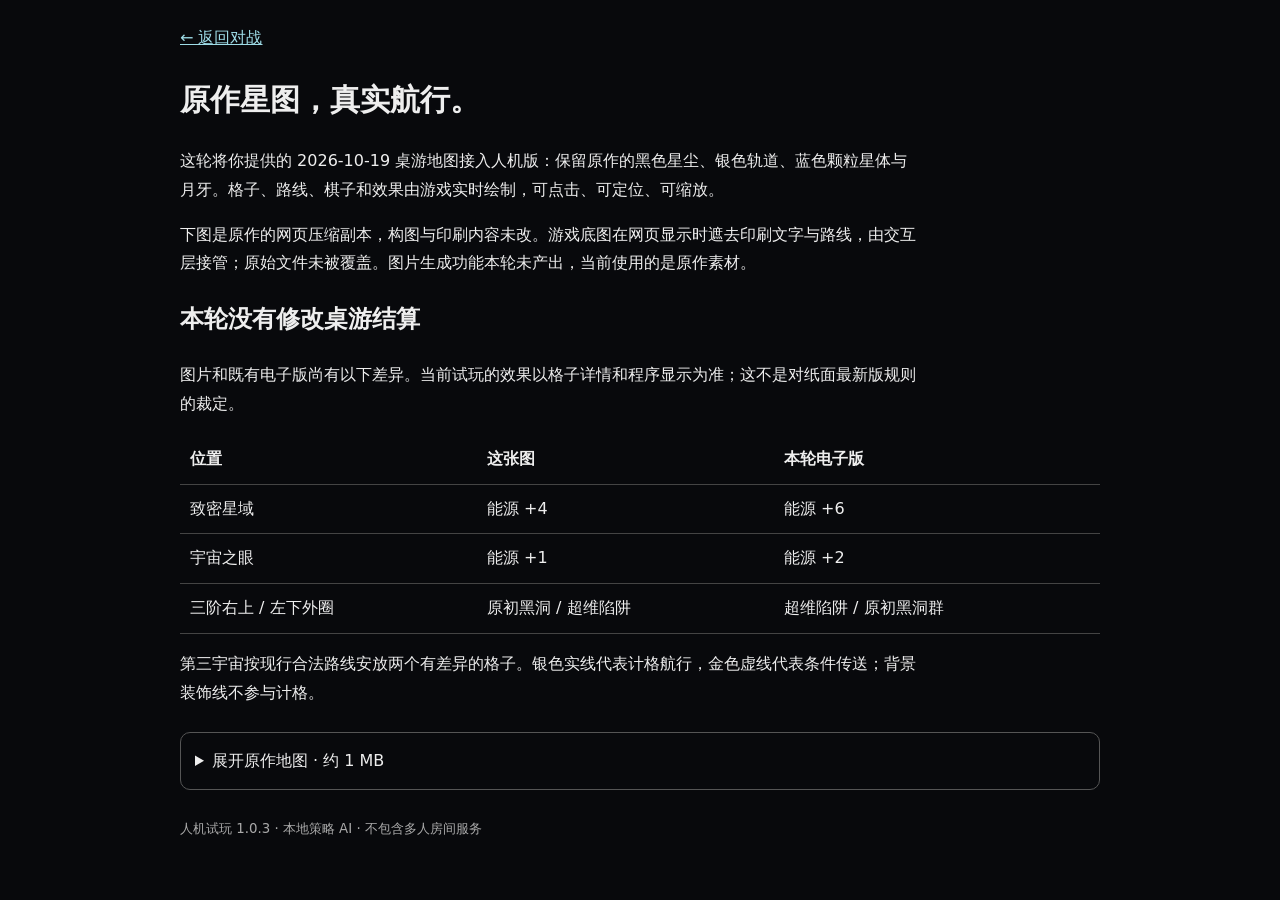
==== map-source.html @ 1479bcc4 "feat: bring tabletop map art into interactive star charts (1.0.3)" ====
<!doctype html><html lang="zh-CN"><meta charset="utf-8"><meta name="viewport" content="width=device-width,initial-scale=1"><title>逃离星海 · 原图与地图接入</title><style>body{margin:0;background:#08090c;color:#eee;font:16px/1.8 system-ui,'Microsoft YaHei',sans-serif}main{max-width:920px;margin:auto;padding:24px}a{color:#9edce7}h1{font-size:30px}p,li{max-width:740px}img{display:block;width:100%;height:auto;background:#000}details{margin:24px 0}summary{cursor:pointer;padding:14px;border:1px solid #555;border-radius:10px}table{border-collapse:collapse;width:100%}td,th{padding:10px;text-align:left;border-bottom:1px solid #444}small{color:#aaa}</style><main><a href="index.html">← 返回对战</a><h1>原作星图，真实航行。</h1><p>这轮将你提供的 2026-10-19 桌游地图接入人机版：保留原作的黑色星尘、银色轨道、蓝色颗粒星体与月牙。格子、路线、棋子和效果由游戏实时绘制，可点击、可定位、可缩放。</p><p>下图是原作的网页压缩副本，构图与印刷内容未改。游戏底图在网页显示时遮去印刷文字与路线，由交互层接管；原始文件未被覆盖。图片生成功能本轮未产出，当前使用的是原作素材。</p><h2>本轮没有修改桌游结算</h2><p>图片和既有电子版尚有以下差异。当前试玩的效果以格子详情和程序显示为准；这不是对纸面最新版规则的裁定。</p><table><tr><th>位置</th><th>这张图</th><th>本轮电子版</th></tr><tr><td>致密星域</td><td>能源 +4</td><td>能源 +6</td></tr><tr><td>宇宙之眼</td><td>能源 +1</td><td>能源 +2</td></tr><tr><td>三阶右上 / 左下外圈</td><td>原初黑洞 / 超维陷阱</td><td>超维陷阱 / 原初黑洞群</td></tr></table><p>第三宇宙按现行合法路线安放两个有差异的格子。银色实线代表计格航行，金色虚线代表条件传送；背景装饰线不参与计格。</p><details><summary>展开原作地图 · 约 1 MB</summary><img src="assets/original-map.webp" alt="用户提供的逃离星海三宇宙桌游地图，保留原始印刷内容" loading="lazy" width="1822" height="4098"></details><small>人机试玩 1.0.3 · 本地策略 AI · 不包含多人房间服务</small></main></html>
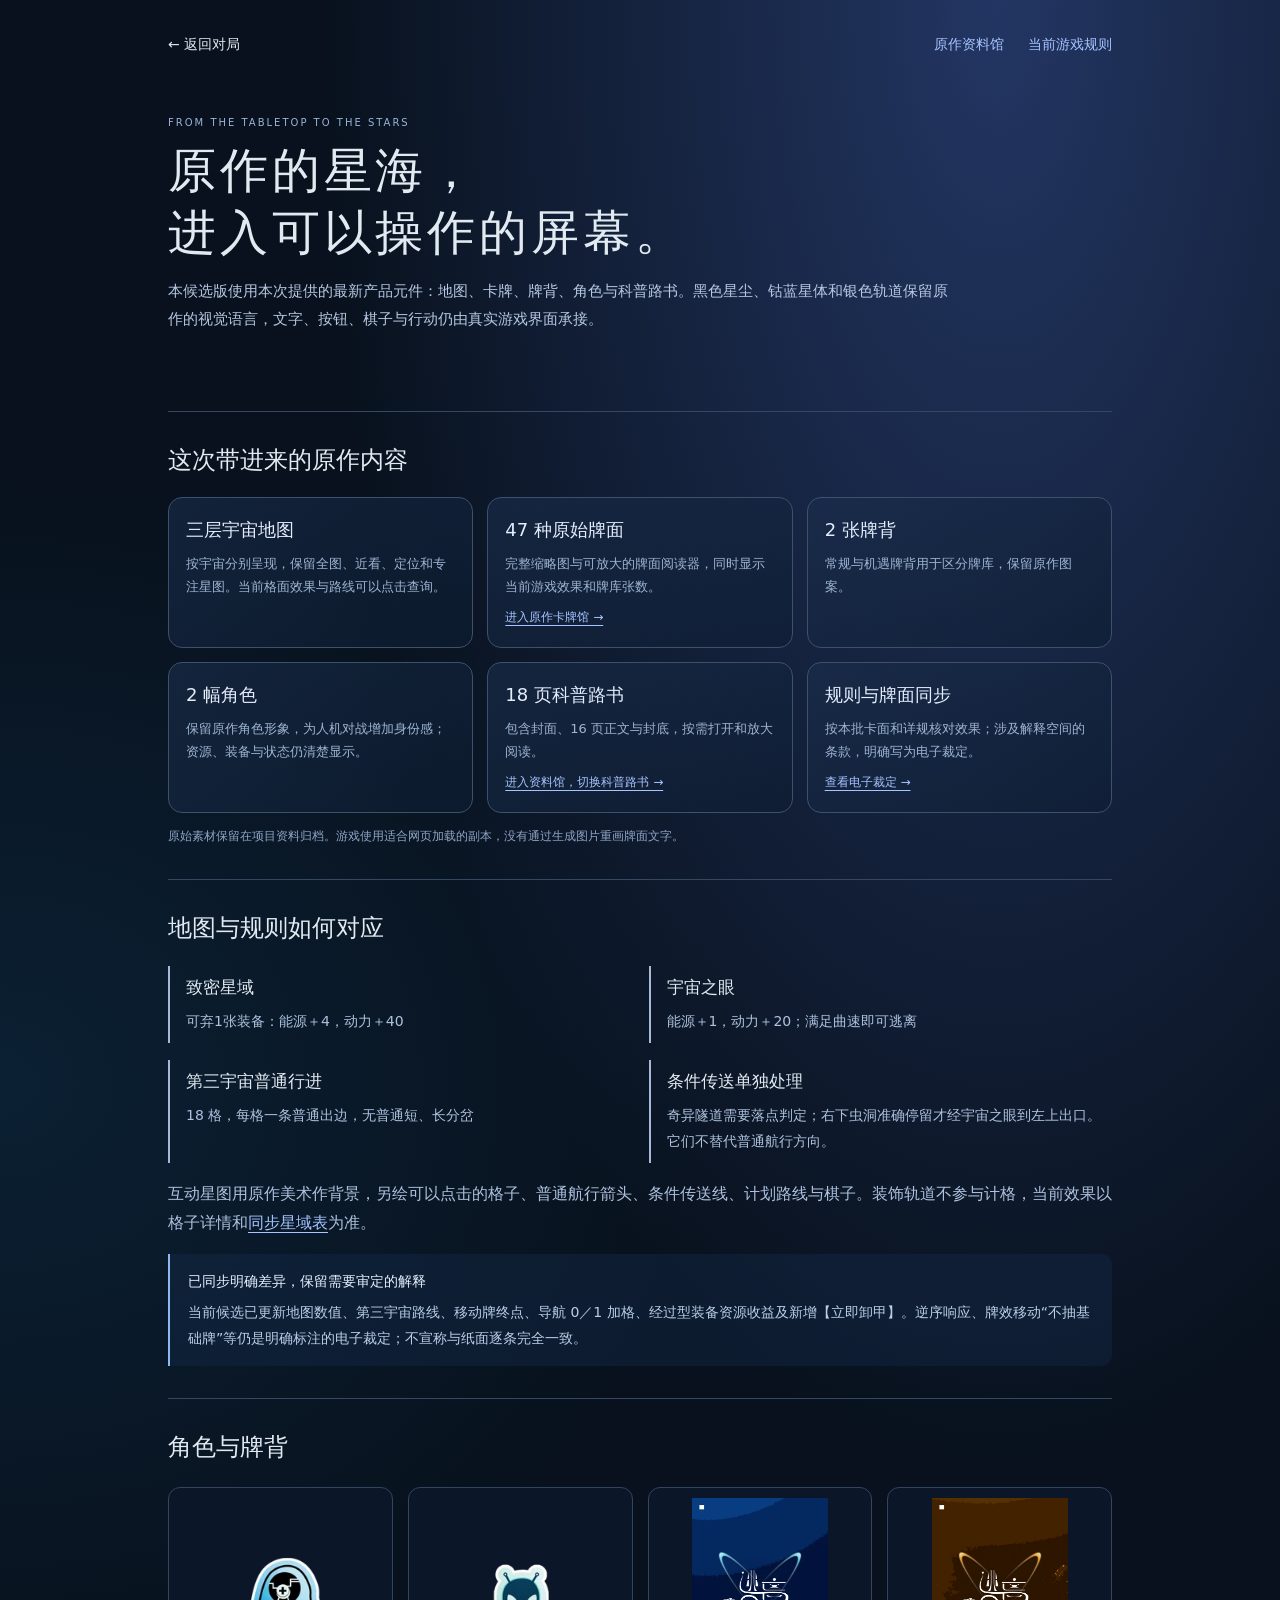
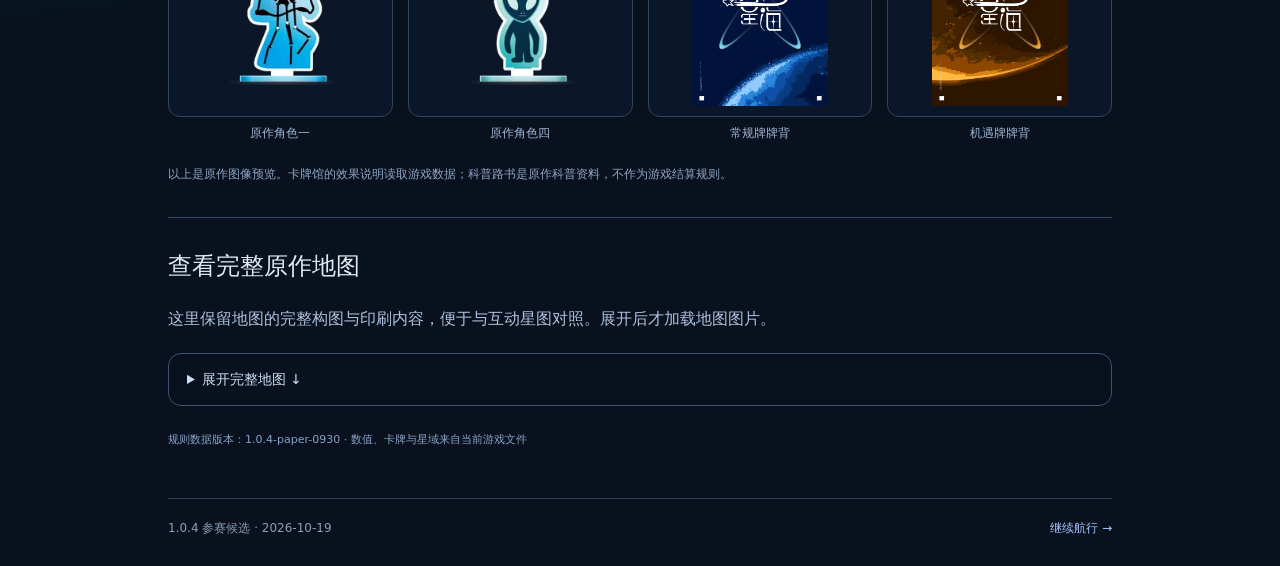
==== commit 1e187152: "Publish solo friends 1.0.5 with original card art and fieldbook" ====
--- a/map-source.html
+++ b/map-source.html
@@ -1 +1,11 @@
-<!doctype html><html lang="zh-CN"><meta charset="utf-8"><meta name="viewport" content="width=device-width,initial-scale=1"><title>逃离星海 · 原图与地图接入</title><style>body{margin:0;background:#08090c;color:#eee;font:16px/1.8 system-ui,'Microsoft YaHei',sans-serif}main{max-width:920px;margin:auto;padding:24px}a{color:#9edce7}h1{font-size:30px}p,li{max-width:740px}img{display:block;width:100%;height:auto;background:#000}details{margin:24px 0}summary{cursor:pointer;padding:14px;border:1px solid #555;border-radius:10px}table{border-collapse:collapse;width:100%}td,th{padding:10px;text-align:left;border-bottom:1px solid #444}small{color:#aaa}</style><main><a href="index.html">← 返回对战</a><h1>原作星图，真实航行。</h1><p>这轮将你提供的 2026-10-19 桌游地图接入人机版：保留原作的黑色星尘、银色轨道、蓝色颗粒星体与月牙。格子、路线、棋子和效果由游戏实时绘制，可点击、可定位、可缩放。</p><p>下图是原作的网页压缩副本，构图与印刷内容未改。游戏底图在网页显示时遮去印刷文字与路线，由交互层接管；原始文件未被覆盖。图片生成功能本轮未产出，当前使用的是原作素材。</p><h2>本轮没有修改桌游结算</h2><p>图片和既有电子版尚有以下差异。当前试玩的效果以格子详情和程序显示为准；这不是对纸面最新版规则的裁定。</p><table><tr><th>位置</th><th>这张图</th><th>本轮电子版</th></tr><tr><td>致密星域</td><td>能源 +4</td><td>能源 +6</td></tr><tr><td>宇宙之眼</td><td>能源 +1</td><td>能源 +2</td></tr><tr><td>三阶右上 / 左下外圈</td><td>原初黑洞 / 超维陷阱</td><td>超维陷阱 / 原初黑洞群</td></tr></table><p>第三宇宙按现行合法路线安放两个有差异的格子。银色实线代表计格航行，金色虚线代表条件传送；背景装饰线不参与计格。</p><details><summary>展开原作地图 · 约 1 MB</summary><img src="assets/original-map.webp" alt="用户提供的逃离星海三宇宙桌游地图，保留原始印刷内容" loading="lazy" width="1822" height="4098"></details><small>人机试玩 1.0.3 · 本地策略 AI · 不包含多人房间服务</small></main></html>+<!doctype html>
+<html lang="zh-CN"><head><meta charset="UTF-8"><meta name="viewport" content="width=device-width,initial-scale=1,viewport-fit=cover"><meta name="theme-color" content="#08111d"><title>原作进入星海 · 美术与规则来源</title><link rel="icon" href="favicon.svg" type="image/svg+xml"><link rel="stylesheet" href="library.css?v=1.0.4"><style>
+.library-header,.library-shell{max-width:1000px}.library-header{flex-wrap:wrap;gap:10px 24px}.library-header a:first-child{margin-right:auto}.library-heading h1{line-height:1.3}.intro{max-width:780px;font-size:15px;line-height:1.85;color:#b6c8e2}section{margin-top:32px;padding-top:29px;border-top:1px solid #354861}h2{font-size:24px;font-weight:600;margin:0 0 18px}h3{font-size:17px;margin:0 0 8px;font-weight:600}p{line-height:1.85;color:#aec2de}.assets{display:grid;grid-template-columns:repeat(3,minmax(0,1fr));gap:14px}.asset-item{padding:18px 17px;border:1px solid #3d506c;border-radius:14px;background:linear-gradient(145deg,#1a2e4d99,#0d1d3299)}.asset-item strong{display:block;font-size:18px;color:#e4edfc;font-weight:500}.asset-item p{font-size:13px;line-height:1.75;margin:8px 0 0;color:#9db4d2}.asset-item a{display:inline-block;margin-top:10px;font-size:12px}.consistency{display:grid;grid-template-columns:repeat(2,minmax(0,1fr));gap:17px}.consistency article{border-left:2px solid #a6bad8;padding:8px 0 8px 16px}.consistency p{font-size:14px;margin:0}.note{font-size:14px;background:#152b4b66;border-left:2px solid #91b7f1;border-radius:0 11px 11px 0;padding:15px 18px;color:#b9cee8;line-height:1.85}.note strong{display:block;color:#e8f0ff;font-weight:500;margin-bottom:5px}.small{font-size:12px;color:#8fa5c6}.source-art-grid{display:grid;grid-template-columns:repeat(4,minmax(0,1fr));gap:15px;margin:20px 0}.source-art-grid figure{margin:0;min-width:0}.source-art-grid img{width:100%;height:230px;object-fit:contain;display:block;background:#0b1728;border:1px solid #31455f;border-radius:12px;padding:10px}.source-art-grid figcaption{font-size:12px;color:#9fb5d4;text-align:center;margin-top:7px}details{margin-top:20px;border:1px solid #3c5270;border-radius:13px;overflow:hidden}summary{cursor:pointer;padding:14px 18px;color:#ccddf6;min-height:50px;font-size:14px}details[open] summary{border-bottom:1px solid #344b69}.map-copy{padding:16px;background:#050a12}.map-copy img{width:100%;height:auto;display:block}.map-copy p{font-size:12px;margin:12px 0 0;color:#92aacb}.version-text{font-size:11px;color:#8ba3c8;margin-top:24px}@media(max-width:700px){.library-header{gap:8px 17px}.library-header a{font-size:12px}.assets{grid-template-columns:repeat(2,minmax(0,1fr));gap:11px}.asset-item{padding:14px 12px}.asset-item strong{font-size:16px}.asset-item p{font-size:12px}.consistency{grid-template-columns:1fr}.source-art-grid{grid-template-columns:repeat(2,minmax(0,1fr));gap:13px}.source-art-grid img{height:220px}.note{font-size:13px;padding:13px 15px}h2{font-size:22px}section{margin-top:27px;padding-top:24px}.map-copy{padding:7px}}@media(max-width:360px){.assets{grid-template-columns:1fr}.source-art-grid img{height:190px}}
+</style></head><body>
+<nav class="library-header" aria-label="页面导航"><a class="back-link" href="index.html">← 返回对局</a><a href="library.html">原作资料馆</a><a href="rules.html">当前游戏规则</a></nav>
+<main class="library-shell"><header class="library-heading"><p class="eyebrow">FROM THE TABLETOP TO THE STARS</p><h1>原作的星海，<br>进入可以操作的屏幕。</h1><p class="intro">本候选版使用本次提供的最新产品元件：地图、卡牌、牌背、角色与科普路书。黑色星尘、钴蓝星体和银色轨道保留原作的视觉语言，文字、按钮、棋子与行动仍由真实游戏界面承接。</p></header>
+<section><h2>这次带进来的原作内容</h2><div class="assets"><article class="asset-item"><strong>三层宇宙地图</strong><p>按宇宙分别呈现，保留全图、近看、定位和专注星图。当前格面效果与路线可以点击查询。</p></article><article class="asset-item"><strong id="sourceCardCount">47 种原始牌面</strong><p>完整缩略图与可放大的牌面阅读器，同时显示当前游戏效果和牌库张数。</p><a href="library.html">进入原作卡牌馆 →</a></article><article class="asset-item"><strong>2 张牌背</strong><p>常规与机遇牌背用于区分牌库，保留原作图案。</p></article><article class="asset-item"><strong>2 幅角色</strong><p>保留原作角色形象，为人机对战增加身份感；资源、装备与状态仍清楚显示。</p></article><article class="asset-item"><strong>18 页科普路书</strong><p>包含封面、16 页正文与封底，按需打开和放大阅读。</p><a href="library.html">进入资料馆，切换科普路书 →</a></article><article class="asset-item"><strong>规则与牌面同步</strong><p>按本批卡面和详规核对效果；涉及解释空间的条款，明确写为电子裁定。</p><a href="rules.html#responses">查看电子裁定 →</a></article></div><p class="small">原始素材保留在项目资料归档。游戏使用适合网页加载的副本，没有通过生成图片重画牌面文字。</p></section>
+<section><h2>地图与规则如何对应</h2><div class="consistency"><article><h3>致密星域</h3><p id="sourceDense">正在读取当前地图效果…</p></article><article><h3>宇宙之眼</h3><p id="sourceEye">正在读取当前地图效果…</p></article><article><h3>第三宇宙普通行进</h3><p id="sourceStage3">正在读取当前地图路线…</p></article><article><h3>条件传送单独处理</h3><p>奇异隧道需要落点判定；右下虫洞准确停留才经宇宙之眼到左上出口。它们不替代普通航行方向。</p></article></div><p>互动星图用原作美术作背景，另绘可以点击的格子、普通航行箭头、条件传送线、计划路线与棋子。装饰轨道不参与计格，当前效果以格子详情和<a href="rules.html#map">同步星域表</a>为准。</p><div class="note"><strong>已同步明确差异，保留需要审定的解释</strong>当前候选已更新地图数值、第三宇宙路线、移动牌终点、导航 0／1 加格、经过型装备资源收益及新增【立即卸甲】。逆序响应、牌效移动“不抽基础牌”等仍是明确标注的电子裁定；不宣称与纸面逐条完全一致。</div></section>
+<section><h2>角色与牌背</h2><div class="source-art-grid"><figure><img src="assets/pilot-1.webp" loading="lazy" decoding="async" alt="原作角色一，完整图像预览"><figcaption>原作角色一</figcaption></figure><figure><img src="assets/pilot-4.webp" loading="lazy" decoding="async" alt="原作角色四，完整图像预览"><figcaption>原作角色四</figcaption></figure><figure><img src="assets/card-back.webp" loading="lazy" decoding="async" alt="常规牌原作牌背"><figcaption>常规牌牌背</figcaption></figure><figure><img src="assets/opportunity-back.webp" loading="lazy" decoding="async" alt="机遇牌原作牌背"><figcaption>机遇牌牌背</figcaption></figure></div><p class="small">以上是原作图像预览。卡牌馆的效果说明读取游戏数据；科普路书是原作科普资料，不作为游戏结算规则。</p></section>
+<section><h2>查看完整原作地图</h2><p>这里保留地图的完整构图与印刷内容，便于与互动星图对照。展开后才加载地图图片。</p><details id="originalMap"><summary>展开完整地图 ↓</summary><div class="map-copy"><img id="originalMapImage" data-src="assets/original-map.webp" loading="lazy" decoding="async" width="1822" height="4098" alt="逃离星海原作三宇宙地图的网页副本，保留原始构图与文字"><p><a href="assets/original-map.webp" target="_blank" rel="noopener">单独打开地图图片 ↗</a></p></div></details><noscript><p><a href="assets/original-map.webp">打开原作地图图片</a></p></noscript></section>
+<p id="dataStatus" class="version-text" role="status"></p><footer class="library-footer"><span>1.0.4 参赛候选 · 2026-10-19</span><a href="index.html">继续航行 →</a></footer></main><script src="game-data.js?v=1.0.4"></script><script src="game-core.js?v=1.0.4"></script><script src="rules-current.js?v=1.0.4"></script></body></html>
--- a/library.css
+++ b/library.css
@@ -0,0 +1,8 @@
+:root{color-scheme:dark;--ink:#e2eaf1;--muted:#a2b2c4;--blue:#a6c4ff;--line:#344254;--ground:#08111d;--surface:#101d2c;--silver:#bac7da;font-family:"Microsoft YaHei","PingFang SC",system-ui,sans-serif;font-synthesis:none}
+*{box-sizing:border-box}body{margin:0;background:radial-gradient(ellipse at 78% 0,#233663 0,transparent 48%),radial-gradient(ellipse at 0 50%,#0b2033 0,transparent 40%),var(--ground);color:var(--ink);min-height:100vh;line-height:1.6}button,input,select{font:inherit}button,a,input,select{-webkit-tap-highlight-color:transparent}button{cursor:pointer}a{color:var(--blue);text-underline-offset:4px}button{border:1px solid var(--line);border-radius:10px;padding:10px 14px;background:#17283d;color:var(--ink);min-height:44px}button:hover{border-color:#819bc2;background:#1b304a}button:disabled{opacity:.38;cursor:default}button:focus-visible,a:focus-visible,input:focus-visible,select:focus-visible,summary:focus-visible,[tabindex]:focus-visible{outline:2px solid #c6dbff;outline-offset:4px}[hidden]{display:none!important}.skip-link{position:fixed;top:8px;left:12px;transform:translateY(-160%);padding:10px 14px;background:#192d48;z-index:10}.skip-link:focus{transform:translateY(0)}
+.library-header{max-width:1240px;margin:auto;display:flex;justify-content:space-between;align-items:center;padding:22px 28px;gap:20px}.library-header a{text-decoration:none;font-size:14px;display:inline-flex;align-items:center;min-height:44px}.back-link{color:#e2eaf1}.library-shell{max-width:1240px;margin:auto;padding:4px 28px 28px}.library-heading{padding:22px 0 30px;position:relative}.eyebrow{margin:0 0 6px;font-size:10px;letter-spacing:.2em;color:#9ab3d9}.library-heading h1{font-size:clamp(30px,5vw,48px);letter-spacing:.08em;font-weight:600;line-height:1.2;margin:0}.lead{color:var(--muted);margin:12px 0 0}.library-tabs{display:flex;gap:5px;border-bottom:1px solid #3b4960;margin-bottom:19px}.library-tabs button{border:0;background:transparent;border-radius:0;padding:14px 21px;color:var(--muted);position:relative}.library-tabs button[aria-selected=true]{color:#edf3ff;background:linear-gradient(to top,#6c85b829,transparent)}.library-tabs button[aria-selected=true]::after{content:"";position:absolute;bottom:-1px;left:16px;right:16px;height:2px;background:var(--silver)}.library-tabs span{font-size:12px;margin-left:5px;color:#9cafd0}.library-note{font-size:13px;color:var(--muted);margin:0 0 22px;max-width:850px;line-height:1.8}.card-filters{display:grid;grid-template-columns:minmax(180px,1fr) 180px;gap:14px;max-width:780px}.card-filters label{display:flex;flex-direction:column;gap:6px;font-size:12px;color:var(--muted)}.card-filters input,.card-filters select{width:100%;min-width:0;border:1px solid #41516a;background:#101e30;color:#e7edf7;border-radius:10px;min-height:46px;padding:10px 12px;font-size:15px}.card-filters input::placeholder{color:#8396af}.result-count{font-size:13px;color:#adbdd1;margin:20px 0 14px}.card-grid{display:grid;grid-template-columns:repeat(4,minmax(0,1fr));gap:22px 19px}.library-card{min-width:0;background:linear-gradient(145deg,#15243a,#0c1828);border:1px solid #2e3c51;border-radius:16px;overflow:hidden;display:flex;flex-direction:column}.library-card-open{display:block;width:100%;padding:0;border:0;border-radius:0;background:none;min-width:0;text-align:left;color:inherit}.library-card-open:hover{background:#1d304b}.card-art-picture{padding:13px;background:radial-gradient(ellipse at 50% 100%,#253c63,transparent);display:block;aspect-ratio:2/3;min-height:0}.card-art-picture img{display:block;width:100%;height:100%;object-fit:contain;filter:none}.card-art-picture .image-placeholder{display:flex;width:100%;height:100%;align-items:center;justify-content:center;text-align:center;color:#91a9ca;font-size:13px;padding:16px}.card-name-group{display:block;padding:2px 15px 8px}.card-name-group strong{display:block;font-size:17px;line-height:1.4;font-weight:600}.card-name-group small{display:block;font-size:12px;color:#9fb2d2;margin-top:6px}.card-current-effect{margin:0;padding:0 15px 13px;color:#bfcbdc;font-size:13px;line-height:1.75;flex:1}.card-current-effect span{font-size:10px;letter-spacing:.04em;color:#8199b8;display:block;margin-bottom:3px}.card-bottom{display:flex;align-items:center;justify-content:space-between;gap:6px;margin:0 15px;padding:10px 0 12px;border-top:1px solid #2b3b51;font-size:11px;color:#9fb2d2}.card-kind{color:#c6d6ed}.empty-message{padding:42px 20px;text-align:center;border:1px dashed #465875;color:var(--muted);border-radius:14px}.fieldbook-grid{display:grid;grid-template-columns:repeat(3,minmax(0,1fr));gap:24px}.fieldbook-card{margin:0;min-width:0}.fieldbook-open{width:100%;border-radius:15px;background:#102035;padding:12px;display:block;text-align:left}.fieldbook-preview{display:block;aspect-ratio:3/4;background:#070d17;overflow:hidden}.fieldbook-preview img{display:block;width:100%;height:100%;object-fit:contain}.fieldbook-open strong{display:block;font-size:14px;padding:12px 2px 0;font-weight:500}.library-footer{margin-top:48px;border-top:1px solid #2f4056;padding-top:20px;display:flex;justify-content:space-between;gap:16px;font-size:12px;color:#8c9eb6}.library-footer a{text-decoration:none}
+.art-reader{width:min(1100px,calc(100vw - 32px));max-height:calc(100dvh - 24px);padding:0;border:1px solid #526784;border-radius:18px;background:#0c192a;color:var(--ink);overflow:hidden;box-shadow:0 24px 100px #000a}.art-reader[open]{display:flex;flex-direction:column}.art-reader::backdrop{background:#000c;backdrop-filter:blur(5px)}.reader-header{display:flex;justify-content:space-between;align-items:center;gap:15px;padding:16px 20px;border-bottom:1px solid #34445d;flex-shrink:0}.reader-header h2{font-size:20px;margin:0;line-height:1.4}.reader-header .eyebrow{letter-spacing:.1em}.reader-close{flex-shrink:0}.reader-toolbar{display:flex;flex-wrap:wrap;align-items:center;gap:8px 16px;padding:9px 20px;border-bottom:1px solid #263953;flex-shrink:0}.reader-zoom{display:flex;align-items:center;gap:6px}.reader-zoom button{padding:4px 12px;min-height:40px;font-size:13px}.reader-zoom span{font-size:12px;min-width:45px;text-align:center;color:#b6c7df}.reader-hint{font-size:11px;color:#92a6c3}.reader-body{display:grid;grid-template-columns:minmax(0,1fr) 260px;min-height:0;overflow:auto}.reader-image-viewport{overflow:auto;min-width:0;max-height:65dvh;overscroll-behavior:contain;background:#050a12;touch-action:pan-x pan-y pinch-zoom}.reader-image-viewport img{display:block;width:100%;max-width:none;height:auto;margin:0}.reader-description{padding:22px 20px;color:#b9c9de;min-width:0;overflow-wrap:anywhere}.reader-meta{font-size:12px;color:#90add2;margin:0 0 16px}.reader-description h3{font-size:13px;color:#e1ecfc;margin:0 0 7px}.reader-description>p:not(.reader-meta){font-size:14px;line-height:1.85;margin-top:0}.reader-description .reader-note{font-size:12px!important;color:#879cb9;margin-top:22px!important}.reader-description>a{font-size:12px}.reader-navigation{display:flex;justify-content:space-between;align-items:center;gap:14px;padding:10px 20px;border-top:1px solid #34445d;flex-shrink:0}.reader-navigation button{min-height:40px;font-size:13px}.reader-navigation span{color:#a8bed9;font-size:12px}
+@media(max-width:980px){.card-grid{grid-template-columns:repeat(3,minmax(0,1fr));gap:18px 15px}.reader-body{grid-template-columns:minmax(0,1fr) 230px}}
+@media(max-width:700px){.library-header{padding:12px 18px}.library-shell{padding:0 18px 24px}.library-heading{padding:15px 0 24px}.library-tabs button{padding:13px 11px;font-size:14px}.library-tabs span{font-size:10px}.library-note{font-size:12px}.card-filters{grid-template-columns:minmax(0,1fr) 116px;gap:9px}.card-filters input,.card-filters select{font-size:16px;padding:9px}.card-grid{grid-template-columns:repeat(2,minmax(0,1fr));gap:15px 11px}.card-art-picture{padding:8px}.card-name-group{padding:1px 10px 7px}.card-name-group strong{font-size:15px}.card-name-group small{font-size:11px}.card-current-effect{padding:0 10px 11px;font-size:13px;line-height:1.65}.card-bottom{margin:0 10px;flex-wrap:wrap;font-size:10px;padding:8px 0 10px}.fieldbook-grid{grid-template-columns:repeat(2,minmax(0,1fr));gap:15px 11px}.fieldbook-open{padding:7px}.fieldbook-open strong{font-size:13px;padding:9px 2px 2px}.art-reader{width:calc(100vw - 16px);max-height:calc(100dvh - 16px);border-radius:13px}.reader-header{padding:12px;gap:8px}.reader-header h2{font-size:17px}.reader-header .eyebrow{font-size:9px}.reader-close{padding:7px 11px}.reader-toolbar{padding:8px 12px;gap:5px}.reader-zoom button{min-height:44px}.reader-hint{font-size:10px}.reader-body{display:block}.reader-image-viewport{max-height:56dvh}.reader-description{padding:16px}.reader-description .reader-note{margin-top:14px!important}.reader-meta{margin-bottom:9px}.reader-navigation{padding:9px 12px}.reader-navigation button{min-height:44px}.library-footer{font-size:11px}}
+@media(max-width:360px){.card-grid,.fieldbook-grid{grid-template-columns:minmax(0,1fr)}.card-art-picture{max-height:460px}.card-filters{grid-template-columns:minmax(0,1fr)}.card-current-effect{font-size:14px}.library-tabs button{font-size:13px;padding:12px 8px}.library-tabs span{display:none}}
+@media(max-height:520px) and (orientation:landscape){.reader-header{padding:8px 14px}.reader-header h2{font-size:17px}.reader-header .eyebrow{display:none}.reader-toolbar{padding:5px 14px}.reader-navigation{padding:5px 14px}.reader-body{display:grid;grid-template-columns:minmax(0,1fr) 240px}.reader-image-viewport{max-height:60dvh}.reader-description{padding:12px 15px}}
